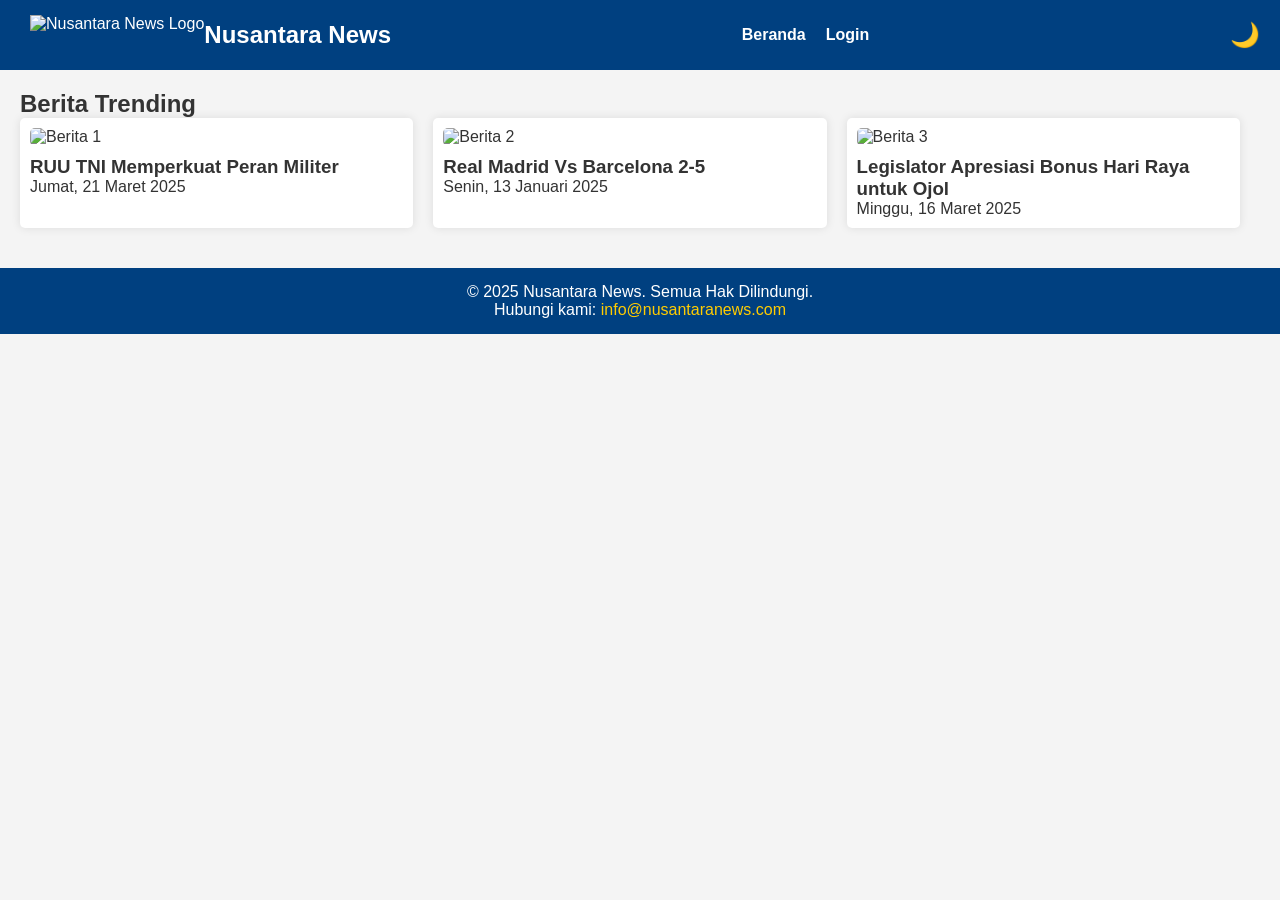
==== index.html @ 7ca2344e "Add files via upload" ====
<!DOCTYPE html>
<html lang="id">

<head>
    <meta charset="UTF-8">
    <meta name="viewport" content="width=device-width, initial-scale=1.0">
    <title>Nusantara News</title>
    <link rel="stylesheet" href="style.css">
</head>

<body>
    <!-- Navigasi -->
    <nav>
        <div class="logo-container">
            <img src="logo.jpg" alt="Nusantara News Logo" class="logo">
            <h1>Nusantara News</h1>
        </div>
        <ul>
            <li><a href="#" onclick="showPage('home')">Beranda</a></li>
            <li><a href="#" onclick="showPage('login')">Login</a></li>
        </ul>
        <button id="darkModeToggle">🌙</button>
    </nav>


    <!-- Halaman Beranda -->
    <div id="home" class="page">
        <h2>Berita Trending</h2>
        <div id="news-list">
            <div class="news-item" onclick="showNews(1)">
                <img src="tentara.jpg" alt="Berita 1">
                <h3>RUU TNI Memperkuat Peran Militer</h3>
                <p>Jumat, 21 Maret 2025</p>
            </div>
            <div class="news-item" onclick="showNews(2)">
                <img src="barcelona.jpg" alt="Berita 2">
                <h3>Real Madrid Vs Barcelona 2-5</h3>
                <p>Senin, 13 Januari 2025</p>
            </div>
            <div class="news-item" onclick="showNews(3)">
                <img src="ojol.jpg" alt="Berita 3">
                <h3>Legislator Apresiasi Bonus Hari Raya untuk Ojol</h3>
                <p>Minggu, 16 Maret 2025</p>
            </div>
        </div>
    </div>

    <!-- Halaman Detail Berita -->
    <div id="news-detail" class="page hidden">
        <h2 id="news-title"></h2>
        <p id="news-date"></p>
        <img id="news-image" src="" alt="Gambar Berita">
        <div id="news-content" class="news-content"></div>
        <button onclick="backToNewsList()">Kembali</button>
    </div>

    <!-- Halaman Login -->
    <div id="login" class="page hidden">
        <h2>Login</h2>
        <form>
            <label for="username">Username:</label>
            <input type="text" id="username" required>
            <label for="password">Password:</label>
            <input type="password" id="password" required>
            <button type="submit">Masuk</button>
        </form>
    </div>

    <script src="script.js"></script>

    <footer>
        <p>&copy; 2025 Nusantara News. Semua Hak Dilindungi.</p>
        <p>Hubungi kami: <a href="mailto:info@nusantaranews.com">info@nusantaranews.com</a></p>
    </footer>
</body>

</html>
---- style.css ----
/* Reset dasar */

* {
    margin: 0;
    padding: 0;
    box-sizing: border-box;
    font-family: Arial, sans-serif;
}

body {
    background-color: #f4f4f4;
    color: #333;
}


/* Navigasi */

nav {
    display: flex;
    justify-content: space-between;
    align-items: center;
    background-color: #004080;
    color: white;
    padding: 15px 20px;
}

nav h1 {
    font-size: 1.5em;
}

nav ul {
    list-style: none;
    display: flex;
}

nav ul li {
    margin: 0 10px;
}

nav ul li a {
    color: white;
    text-decoration: none;
    font-weight: bold;
}


/* Halaman utama */

.page {
    display: none;
    padding: 20px;
}

.page:not(.hidden) {
    display: block;
}


/* Berita Trending */

#news-list {
    display: flex;
    flex-wrap: wrap;
    gap: 20px;
}

.news-item {
    background-color: white;
    padding: 10px;
    border-radius: 5px;
    width: calc(33.33% - 20px);
    box-shadow: 0px 0px 10px rgba(0, 0, 0, 0.1);
    cursor: pointer;
    transition: transform 0.3s;
}

.news-item:hover {
    transform: scale(1.05);
}

.news-item img {
    width: 100%;
    border-radius: 5px;
}

.news-item h3 {
    margin-top: 10px;
}


/* Halaman Detail Berita */

#news-detail img {
    width: 100%;
    border-radius: 5px;
    margin: 10px 0;
}

#news-detail button {
    background-color: #004080;
    color: white;
    padding: 10px;
    border: none;
    border-radius: 5px;
    cursor: pointer;
}

#news-detail button:hover {
    background-color: #002b5e;
}


/* Halaman Login */

#login {
    max-width: 300px;
    margin: auto;
    background: white;
    padding: 20px;
    border-radius: 5px;
    box-shadow: 0px 0px 10px rgba(0, 0, 0, 0.1);
}

#login form {
    display: flex;
    flex-direction: column;
}

#login label {
    margin-top: 10px;
    font-weight: bold;
}

#login input {
    padding: 8px;
    margin-top: 5px;
    border: 1px solid #ccc;
    border-radius: 5px;
}

#login button {
    margin-top: 15px;
    padding: 10px;
    background-color: #004080;
    color: white;
    border: none;
    border-radius: 5px;
    cursor: pointer;
}

#login button:hover {
    background-color: #002b5e;
}


/* Responsif */

@media (max-width: 768px) {
    nav {
        flex-direction: column;
        align-items: flex-start;
    }
    #news-list {
        flex-direction: column;
    }
    .news-item {
        width: 100%;
    }
}

@media (max-width: 768px) {
    nav {
        flex-direction: column;
        align-items: flex-start;
    }
    #news-list {
        flex-direction: column;
    }
    .news-item {
        width: 100%;
    }
}

.logo {
    height: 40px;
    /* Sesuaikan ukuran */
    margin-left: 10px;
}

.logo-container {
    display: flex;
    align-items: center;
}

footer {
    background-color: #004080;
    color: white;
    text-align: center;
    padding: 15px 0;
    margin-top: 20px;
    position: relative;
    bottom: 0;
    width: 100%;
}

footer a {
    color: #ffcc00;
    text-decoration: none;
}

footer a:hover {
    text-decoration: underline;
}

.news-content {
    border: 2px solid #004080;
    /* Warna bingkai */
    padding: 15px;
    margin-top: 10px;
    background-color: #ffffff;
    /* Warna latar belakang */
    border-radius: 5px;
    /* Membuat sudut lebih halus */
    box-shadow: 0px 0px 10px rgba(0, 0, 0, 0.1);
    /* Efek bayangan */
}


/* Mode Gelap */

.dark-mode {
    background-color: #121212;
    color: #ffffff;
}

.dark-mode nav {
    background-color: #222;
}

.dark-mode .news-item {
    background-color: #333;
    color: #fff;
}

.dark-mode #news-detail {
    background-color: #222;
}

.dark-mode #news-detail button {
    background-color: #666;
}

.dark-mode footer {
    background-color: #222;
}


/* Gaya tombol switch */

#darkModeToggle {
    background: none;
    border: none;
    font-size: 1.5rem;
    cursor: pointer;
    color: white;
    margin-left: 10px;
    .dark-mode .news-content {
        background-color: #333;
        /* Warna lebih gelap untuk dark mode */
        border-color: #555;
    }
    .dark-mode #login {
        background-color: #222;
        color: white;
    }
    .dark-mode input {
        background-color: #444;
        color: white;
        border: 1px solid #666;
    }
    .dark-mode textarea {
        background-color: #444;
        color: white;
        border: 1px solid #666;
    }
}

.dark-mode textarea,
.dark-mode input,
.dark-mode .news-content {
    background-color: #333 !important;
    /* Ubah latar belakang ke gelap */
    color: white !important;
    /* Ubah warna teks ke putih */
    border: 1px solid #555 !important;
    /* Ubah warna border */
}


/* Pastikan teks dalam elemen lain juga berubah */

.dark-mode h1,
.dark-mode h2,
.dark-mode h3,
.dark-mode p,
.dark-mode a {
    color: white !important;
}

.dark-mode .page {
    background-color: #222 !important;
    /* Warna gelap agar sesuai */
    color: white !important;
}

.dark-mode .page input,
.dark-mode .page textarea {
    background-color: #333 !important;
    color: white !important;
    border: 1px solid #555 !important;
}

.dark-mode .page button {
    background-color: #0056b3 !important;
    color: white !important;
    border: none;
}

.dark-mode .page button:hover {
    background-color: #004494 !important;
}
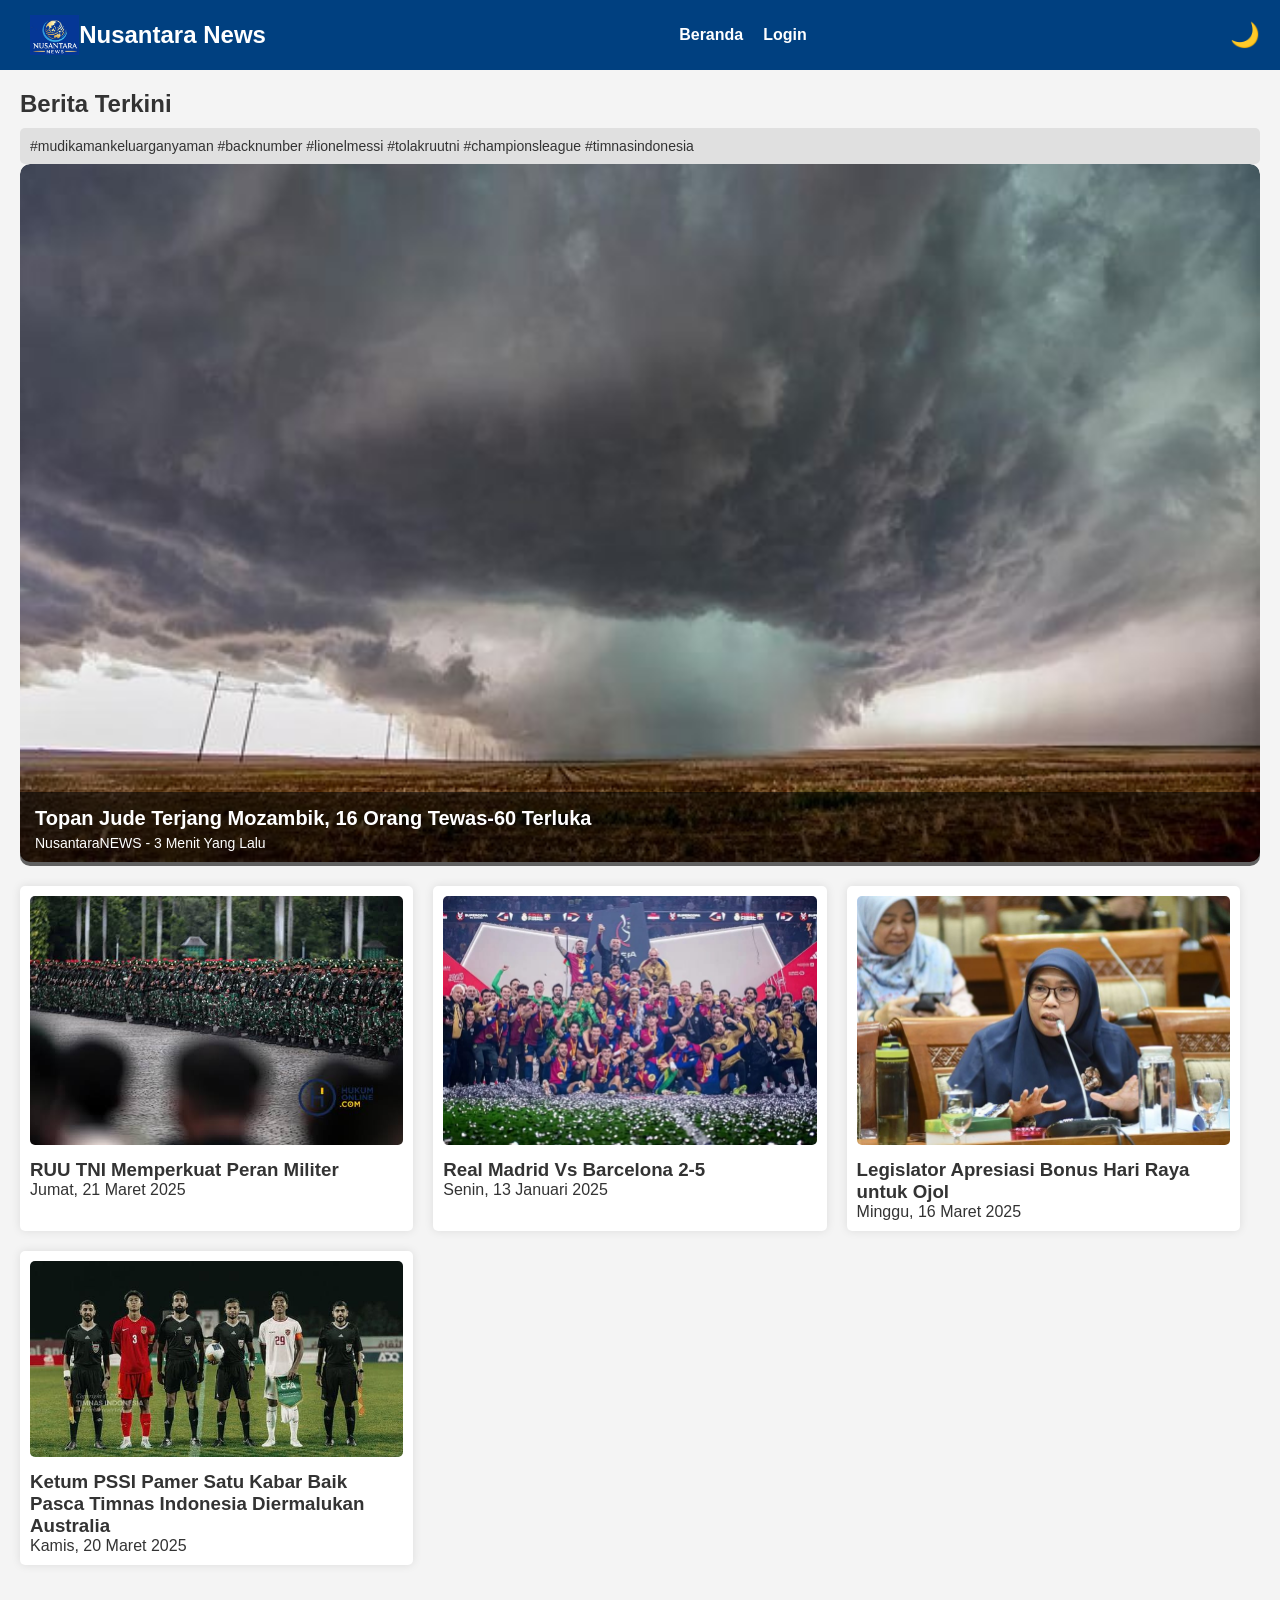
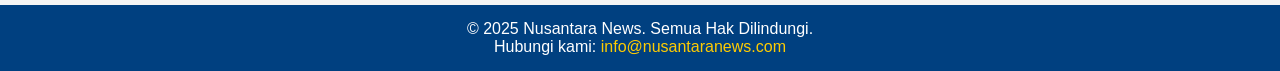
==== commit 63213a60: "Add files via upload" ====
--- a/index.html
+++ b/index.html
@@ -6,6 +6,7 @@
     <meta name="viewport" content="width=device-width, initial-scale=1.0">
     <title>Nusantara News</title>
     <link rel="stylesheet" href="style.css">
+    <!-- Hubungkan ke style.css -->
 </head>
 
 <body>
@@ -22,11 +23,20 @@
         <button id="darkModeToggle">🌙</button>
     </nav>
 
-
     <!-- Halaman Beranda -->
     <div id="home" class="page">
-        <h2>Berita Trending</h2>
+        <h2>Berita Terkini</h2>
+        <div id="hashtags">
+            <p>#mudikamankeluarganyaman #backnumber #lionelmessi #tolakruutni #championsleague #timnasindonesia</p>
+        </div>
         <div id="news-list">
+            <div id="highlight-news" onclick="showNews(4)">
+                <img src="cyclone.jpg" alt="Topan Jude">
+                <div class="highlight-content">
+                    <h2>Topan Jude Terjang Mozambik, 16 Orang Tewas-60 Terluka</h2>
+                    <p>NusantaraNEWS - 3 Menit Yang Lalu</p>
+                </div>
+            </div>
             <div class="news-item" onclick="showNews(1)">
                 <img src="tentara.jpg" alt="Berita 1">
                 <h3>RUU TNI Memperkuat Peran Militer</h3>
@@ -41,6 +51,11 @@
                 <img src="ojol.jpg" alt="Berita 3">
                 <h3>Legislator Apresiasi Bonus Hari Raya untuk Ojol</h3>
                 <p>Minggu, 16 Maret 2025</p>
+            </div>
+            <div class="news-item" onclick="showNews(5)">
+                <img src="bola.jpg" alt="Berita 5">
+                <h3> Ketum PSSI Pamer Satu Kabar Baik Pasca Timnas Indonesia Diermalukan Australia</h3>
+                <p>Kamis, 20 Maret 2025</p>
             </div>
         </div>
     </div>
@@ -67,6 +82,7 @@
     </div>
 
     <script src="script.js"></script>
+    <!-- Hubungkan ke script.js -->
 
     <footer>
         <p>&copy; 2025 Nusantara News. Semua Hak Dilindungi.</p>
@@ -74,4 +90,12 @@
     </footer>
 </body>
 
+</html>
+
+</html>
+
+</html>
+
+</html>
+
 </html>
--- a/style.css
+++ b/style.css
@@ -328,4 +328,49 @@
 
 .dark-mode .page button:hover {
     background-color: #004494 !important;
+}
+
+#hashtags {
+    margin-top: 10px;
+    padding: 10px;
+    background-color: #e0e0e0;
+    border-radius: 5px;
+    font-size: 14px;
+    color: #333;
+}
+
+#highlight-news {
+    width: 100%;
+    position: relative;
+    cursor: pointer;
+    border-radius: 10px;
+    overflow: hidden;
+}
+
+#highlight-news img {
+    width: 100%;
+    height: auto;
+    object-fit: cover;
+    border-radius: 10px;
+}
+
+.highlight-content {
+    position: absolute;
+    bottom: 0;
+    left: 0;
+    width: 100%;
+    background: rgba(0, 0, 0, 0.6);
+    /* Transparan hitam untuk teks agar lebih terbaca */
+    color: white;
+    padding: 15px;
+}
+
+.highlight-content h2 {
+    font-size: 20px;
+    margin: 0;
+}
+
+.highlight-content p {
+    font-size: 14px;
+    margin-top: 5px;
 }
